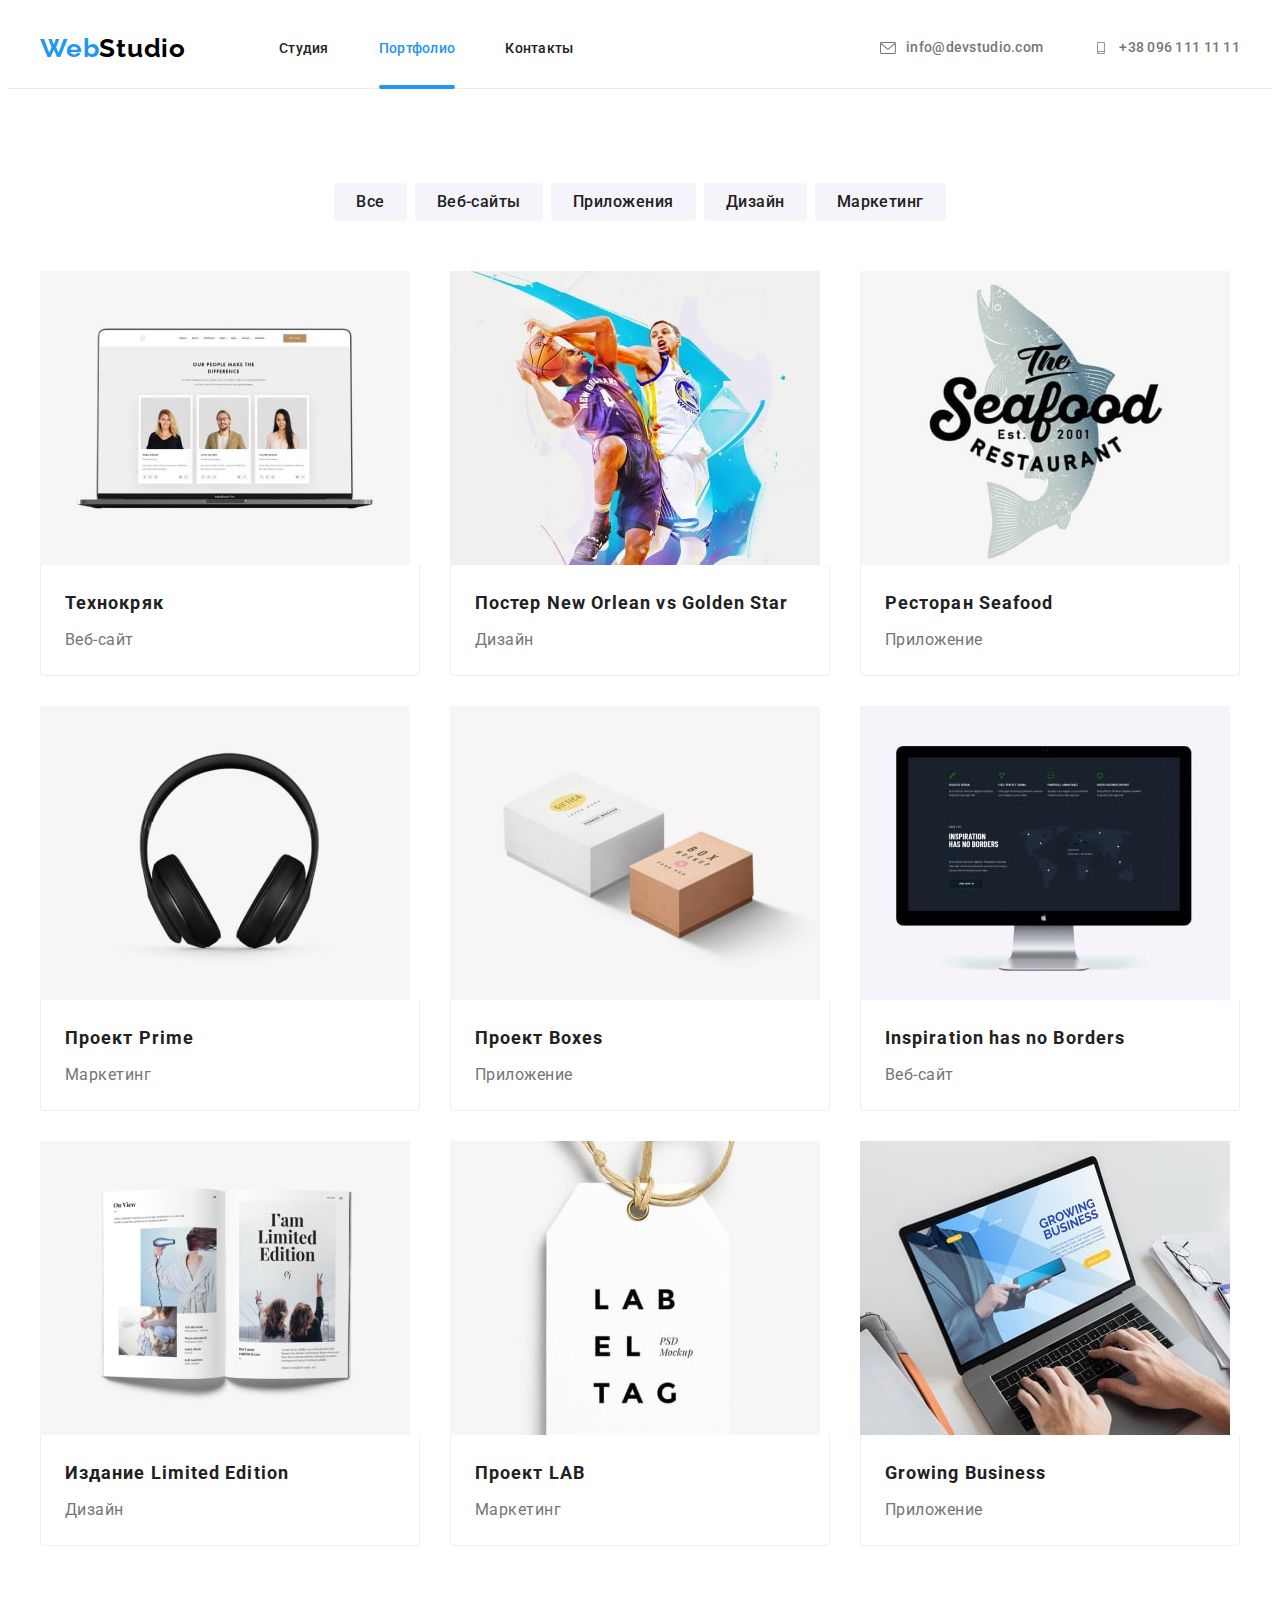
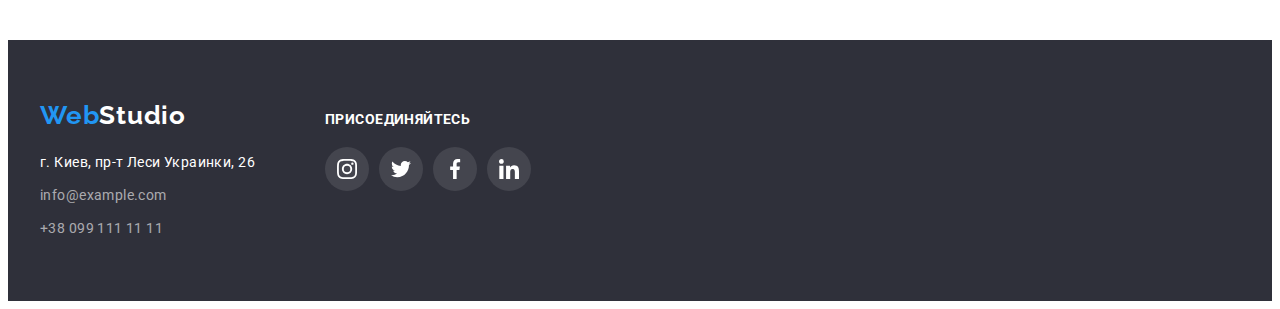
==== portfolio.html @ aa936ca4 "hw6" ====
<!DOCTYPE html>
<html lang="ru">
  <head>
    <meta charset="UTF-8" />
    <meta http-equiv="X-UA-Compatible" content="IE=edge" />
    <meta name="viewport" content="width=device-width, initial-scale=1.0" />
    <title>Document</title>
    <link rel="preconnect" href="https://fonts.googleapis.com" />
    <link rel="preconnect" href="https://fonts.gstatic.com" crossorigin />
    <link
      href="https://fonts.googleapis.com/css2?family=Raleway:wght@700&family=Roboto:wght@400;500;700;900&display=swap"
      rel="stylesheet"
    />
    <link
      rel="stylesheet"
      href="https://cdnjs.cloudflare.com/ajax/libs/modern-normalize/1.1.0/modern-normalize.min.css"
      integrity="sha512-wpPYUAdjBVSE4KJnH1VR1HeZfpl1ub8YT/NKx4PuQ5NmX2tKuGu6U/JRp5y+Y8XG2tV+wKQpNHVUX03MfMFn9Q=="
      crossorigin="anonymous"
      referrerpolicy="no-referrer"
    />
    <link rel="stylesheet" href="./css/styles.css" />
  </head>

  <body>
    <header class="header">
      <div class="container header-container">
        <nav class="header-nav">
          <a href="./index.html" class="header-logo link"
            ><span class="header-logo-span">Web</span>Studio
          </a>
          <ul class="header-nav-list list">
            <li class="header-nav-item">
              <a href="./index.html" class="header-nav-link link">Студия</a>
            </li>
            <li class="header-nav-item">
              <a href="./portfolio.html" class="header-nav-link link current-link">Портфолио</a>
            </li>
            <li class="header-nav-item">
              <a href="" class="header-nav-link link">Контакты</a>
            </li>
          </ul>
        </nav>
        <ul class="header-contacts-list list">
          <li class="header-contacts-item">
            <a href="mailto:info@devstudio.com" class="header-contacts-link link">
              <svg class="header-contacts-icon" width="16px" height="12px">
                <use href="./images/icons.svg#icon-envelope"></use>
              </svg>
              info@devstudio.com
            </a>
          </li>
          <li class="header-contacts-item">
            <a href="tel:+380961111111" class="header-contacts-link link">
              <svg class="header-contacts-icon" width="16px" height="12px">
                <use href="./images/icons.svg#icon-smartphone"></use>
              </svg>
              +38 096 111 11 11
            </a>
          </li>
        </ul>
      </div>
    </header>

    <main>
      <section class="section portfolio">
        <div class="container">
          <h2 class="visually-hidden">Портфолио</h2>

          <ul class="portfolio-btn-list list">
            <li class="portfolio-btn-item">
              <button type="button" class="portfolio-btn btn">Все</button>
            </li>
            <li class="portfolio-btn-item">
              <button type="button" class="portfolio-btn btn">Веб-сайты</button>
            </li>
            <li class="portfolio-btn-item">
              <button type="button" class="portfolio-btn btn">Приложения</button>
            </li>
            <li class="portfolio-btn-item">
              <button type="button" class="portfolio-btn btn">Дизайн</button>
            </li>
            <li class="portfolio-btn-item">
              <button type="button" class="portfolio-btn btn">Маркетинг</button>
            </li>
          </ul>

          <ul class="portfolio-list list">
            <li class="portfolio-item">
              <a href="#" class="portfolio-item-link link">
                <div class="portfolio-overlay">
                  <img
                    class="portfolio-img"
                    src="./images/img-portfolio-1.jpg"
                    alt="Технокряк"
                    width="370"
                    height="294"
                  />
                  <p class="portfolio-overlay-text">
                    Ресурс предлагает комплексные предложения с разным уровнем функционала и
                    сервисов. Все это позволит посетителю получить исчерпывающие сведения о компании
                    или частном лице.
                  </p>
                </div>
                <div class="portfolio-item-under-img">
                  <h3 class="portfolio-title">Технокряк</h3>
                  <p class="portfolio-text">Веб-сайт</p>
                </div>
              </a>
            </li>
            <li class="portfolio-item">
              <a href="#" class="portfolio-item-link link">
                <div class="portfolio-overlay">
                  <img
                    class="portfolio-img"
                    src="./images/img-portfolio-2.jpg"
                    alt="Постер New Orlean vs Golden Star"
                    width="370"
                    height="294"
                  />
                  <p class="portfolio-overlay-text">
                    Ресурс предлагает комплексные предложения с разным уровнем функционала и
                    сервисов. Все это позволит посетителю получить исчерпывающие сведения о компании
                    или частном лице.
                  </p>
                </div>
                <div class="portfolio-item-under-img">
                  <h3 class="portfolio-title">Постер New Orlean vs Golden Star</h3>
                  <p class="portfolio-text">Дизайн</p>
                </div>
              </a>
            </li>
            <li class="portfolio-item">
              <a href="#" class="portfolio-item-link link">
                <div class="portfolio-overlay">
                  <img
                    class="portfolio-img"
                    src="./images/img-portfolio-3.jpg"
                    alt="Ресторан Seafood"
                    width="370"
                    height="294"
                  />
                  <p class="portfolio-overlay-text">
                    Ресурс предлагает комплексные предложения с разным уровнем функционала и
                    сервисов. Все это позволит посетителю получить исчерпывающие сведения о компании
                    или частном лице.
                  </p>
                </div>
                <div class="portfolio-item-under-img">
                  <h3 class="portfolio-title">Ресторан Seafood</h3>
                  <p class="portfolio-text">Приложение</p>
                </div>
              </a>
            </li>
            <li class="portfolio-item">
              <a href="#" class="portfolio-item-link link">
                <div class="portfolio-overlay">
                  <img
                    class="portfolio-img"
                    src="./images/img-portfolio-4.jpg"
                    alt="Проект Prime"
                    width="370"
                    height="294"
                  />
                  <p class="portfolio-overlay-text">
                    Ресурс предлагает комплексные предложения с разным уровнем функционала и
                    сервисов. Все это позволит посетителю получить исчерпывающие сведения о компании
                    или частном лице.
                  </p>
                </div>
                <div class="portfolio-item-under-img">
                  <h3 class="portfolio-title">Проект Prime</h3>
                  <p class="portfolio-text">Маркетинг</p>
                </div>
              </a>
            </li>
            <li class="portfolio-item">
              <a href="#" class="portfolio-item-link link">
                <div class="portfolio-overlay">
                  <img
                    class="portfolio-img"
                    src="./images/img-portfolio-5.jpg"
                    alt="Проект Boxes"
                    width="370"
                    height="294"
                  />
                  <p class="portfolio-overlay-text">
                    Ресурс предлагает комплексные предложения с разным уровнем функционала и
                    сервисов. Все это позволит посетителю получить исчерпывающие сведения о компании
                    или частном лице.
                  </p>
                </div>
                <div class="portfolio-item-under-img">
                  <h3 class="portfolio-title">Проект Boxes</h3>
                  <p class="portfolio-text">Приложение</p>
                </div>
              </a>
            </li>
            <li class="portfolio-item">
              <a href="#" class="portfolio-item-link link">
                <div class="portfolio-overlay">
                  <img
                    class="portfolio-img"
                    src="./images/img-portfolio-6.jpg"
                    alt="Inspiration has no Borders"
                    width="370"
                    height="294"
                  />
                  <p class="portfolio-overlay-text">
                    Ресурс предлагает комплексные предложения с разным уровнем функционала и
                    сервисов. Все это позволит посетителю получить исчерпывающие сведения о компании
                    или частном лице.
                  </p>
                </div>
                <div class="portfolio-item-under-img">
                  <h3 class="portfolio-title">Inspiration has no Borders</h3>
                  <p class="portfolio-text">Веб-сайт</p>
                </div>
              </a>
            </li>
            <li class="portfolio-item">
              <a href="#" class="portfolio-item-link link">
                <div class="portfolio-overlay">
                  <img
                    class="portfolio-img"
                    src="./images/img-portfolio-7.jpg"
                    alt="Издание Limited Edition"
                    width="370"
                    height="294"
                  />
                  <p class="portfolio-overlay-text">
                    Ресурс предлагает комплексные предложения с разным уровнем функционала и
                    сервисов. Все это позволит посетителю получить исчерпывающие сведения о компании
                    или частном лице.
                  </p>
                </div>
                <div class="portfolio-item-under-img">
                  <h3 class="portfolio-title">Издание Limited Edition</h3>
                  <p class="portfolio-text">Дизайн</p>
                </div>
              </a>
            </li>
            <li class="portfolio-item">
              <a href="#" class="portfolio-item-link link">
                <div class="portfolio-overlay">
                  <img
                    class="portfolio-img"
                    src="./images/img-portfolio-8.jpg"
                    alt="Проект LAB"
                    width="370"
                    height="294"
                  />
                  <p class="portfolio-overlay-text">
                    Ресурс предлагает комплексные предложения с разным уровнем функционала и
                    сервисов. Все это позволит посетителю получить исчерпывающие сведения о компании
                    или частном лице.
                  </p>
                </div>
                <div class="portfolio-item-under-img">
                  <h3 class="portfolio-title">Проект LAB</h3>
                  <p class="portfolio-text">Маркетинг</p>
                </div>
              </a>
            </li>
            <li class="portfolio-item">
              <a href="#" class="portfolio-item-link link">
                <div class="portfolio-overlay">
                  <img
                    class="portfolio-img"
                    src="./images/img-portfolio-9.jpg"
                    alt="Growing Business"
                    width="370"
                    height="294"
                  />
                  <p class="portfolio-overlay-text">
                    Ресурс предлагает комплексные предложения с разным уровнем функционала и
                    сервисов. Все это позволит посетителю получить исчерпывающие сведения о компании
                    или частном лице.
                  </p>
                </div>
                <div class="portfolio-item-under-img">
                  <h3 class="portfolio-title">Growing Business</h3>
                  <p class="portfolio-text">Приложение</p>
                </div>
              </a>
            </li>
          </ul>
        </div>
      </section>
    </main>

    <footer class="footer">
      <div class="container footer-container">
        <div class="footer-address-container">
          <a href="./index.html" class="footer-logo link"
            ><span class="footer-logo-span">Web</span>Studio</a
          >
          <address class="footer-address">
            <ul class="footer-address-list list">
              <li class="footer-address-item">
                <a
                  class="footer-address-item-map link"
                  href="https://goo.gl/maps/R8WiXzASYnoAevXz5"
                  target="_blank"
                  rel="noopener noreferrer"
                  >г. Киев, пр-т Леси Украинки, 26</a
                >
              </li>
              <li class="footer-address-item">
                <a class="footer-address-item-link link" href="mailto:info@example.com"
                  >info@example.com</a
                >
              </li>
              <li class="footer-address-item">
                <a class="footer-address-item-link link" href="tel:+380991111111"
                  >+38 099 111 11 11</a
                >
              </li>
            </ul>
          </address>
        </div>

        <div class="footer-soc-container">
          <p class="footer-soc-text">присоединяйтесь</p>
          <ul class="footer-soc-list list">
            <il class="footer-soc-item">
              <a href="" class="footer-soc-link link">
                <svg class="footer-soc-icon" width="20px" height="20px">
                  <use href="./images/icons.svg#icon-instagram"></use>
                </svg>
              </a>
            </il>
            <il class="footer-soc-item">
              <a href="" class="footer-soc-link link">
                <svg class="footer-soc-icon" width="20px" height="20px">
                  <use href="./images/icons.svg#icon-twitter"></use>
                </svg>
              </a>
            </il>
            <il class="footer-soc-item">
              <a href="#" class="footer-soc-link link">
                <svg class="footer-soc-icon" width="20px" height="20px">
                  <use href="./images/icons.svg#icon-facebook"></use>
                </svg>
              </a>
            </il>
            <il class="footer-soc-item">
              <a href="#" class="footer-soc-link link">
                <svg class="footer-soc-icon" width="20px" height="20px">
                  <use href="./images/icons.svg#icon-linkedin"></use>
                </svg>
              </a>
            </il>
          </ul>
        </div>
      </div>
    </footer>
  </body>
</html>
---- css/styles.css ----
:root {
  --main-title-color: #212121;
  --main-text-color: #757575;
  --main-hover-color: #2196f3;
  --main-svg-color: #afb1b8;
  --timing-function-cubic: cubic-bezier(0.4, 0, 0.2, 1);
  --duration: 250ms;
}

p,
h1,
h2,
h3,
h4,
h5,
h6 {
  margin: 0;
}

ul {
  margin: 0;
  padding-left: 0;
}

body {
  font-family: 'Roboto', sans-serif;
  font-style: normal;
}

img {
  display: block;
  max-width: 100%;
  height: auto;
}

address {
  font-style: normal;
}

.link {
  text-decoration: none;
  font-style: normal;
}

/* .link:active {
  color: var(--main-hover-color);
} */

.list {
  list-style: none;
}

.btn {
  cursor: pointer;
  font-family: inherit;
  border: transparent;
}

.visually-hidden {
  position: absolute;
  white-space: nowrap;
  width: 1px;
  height: 1px;
  overflow: hidden;
  border: 0;
  padding: 0;
  clip: rect(0 0 0 0);
  clip-path: inset(50%);
  margin: -1px;
}

.container {
  width: 1200px;
  padding-left: 15px;
  padding-right: 15px;
  margin-left: auto;
  margin-right: auto;
  /* outline: 2px solid red; */
}

.section {
  padding-top: 94px;
  padding-bottom: 94px;
}

/* --------------HEADER ------------*/

.header-nav-link:hover,
.header-nav-link:focus,
.header-contacts-link:hover,
.header-contacts-link:focus {
  color: var(--main-hover-color);
}

.header {
  background-color: #ffffff;
  /* padding-top: 24px;
  padding-bottom: 25px; */
  border-bottom: 1px solid #ececec;
}

.header-container {
  display: flex;
  align-items: center;
}

.header-nav {
  display: flex;
  align-items: center;
}

.header-nav-list {
  display: flex;
}

.header-nav-item {
  margin-right: 50px;
}

.header-nav-item:last-child {
  margin-right: 0;
}

.header-contacts-list {
  margin-left: auto;
  display: flex;
  justify-content: flex-end;
}

.header-contacts-item {
  margin-right: 50px;
}

.header-contacts-item:last-child {
  margin-right: 0;
}

.header-nav-link {
  font-weight: 500;
  font-size: 14px;
  line-height: 1.14; /* line-height(px)/font-size(px) */
  letter-spacing: 0.02em;
  color: #212121;
  transition-property: color;
  transition-duration: var(--duration);
  transition-timing-function: var(--timing-function-cubic);
  position: relative;
  padding-bottom: 32px;
  padding-top: 32px;
}

.header-contacts-link {
  display: flex;
  align-items: center;
  font-weight: 500;
  font-size: 14px;
  line-height: 1.14;
  letter-spacing: 0.02em;
  color: var(--main-text-color);
  transition: color var(--duration) var(--transition-cubic);
  padding-bottom: 32px;
  padding-top: 32px;
}

.header-contacts-icon {
  margin-right: 10px;
  fill: currentColor;
}

.header-logo {
  font-family: 'Raleway', sans-serif;
  font-weight: 700;
  font-size: 26px;
  line-height: 1.19;
  letter-spacing: 0.03em;
  color: #000;
  margin-right: 93px;
}

.header-logo-span {
  color: #2196f3;
}

.current-link {
  color: var(--main-hover-color);
  position: relative;
}

/* .header-nav-link::after {
  content: '';
  display: block;
  position: absolute;
  width: 0%;
  height: 4px;
  background-color: currentColor;
  border-radius: 2px;
  transition: width var(--duration) var(--transition-cubic);
  bottom: -1px;
}

.header-nav-link:hover::after {
  width: 100%;
} */

.current-link::after {
  content: '';
  display: block;
  position: absolute;
  width: 100%;
  height: 4px;
  background-color: currentColor;
  border-radius: 2px;
  bottom: -1px;
  /* bottom: -33px; */
}

/* --------------HERO ------------*/

.hero-btn:hover,
.hero-btn:focus {
  background-color: #188ce8;
}

.hero {
  background-color: #c4c4c4;
  background-image: linear-gradient(rgba(47, 48, 58, 0.4), rgba(47, 48, 58, 0.4)),
    url(../images/img-hero-bg.jpg);
  background-repeat: no-repeat;
  background-position: center;
  background-size: cover;
  max-width: 1600px;
  margin: auto auto;
  padding-top: 200px;
  padding-bottom: 200px;
}

.hero-title {
  font-weight: 900;
  font-size: 44px;
  line-height: 1.36;
  text-align: center;
  letter-spacing: 0.06em;
  text-transform: uppercase;
  color: #ffffff;
  max-width: 696px;
  margin-left: auto;
  margin-right: auto;
  margin-bottom: 30px;
}

.hero-btn {
  border-radius: 4px;
  font-weight: 700;
  font-size: 16px;
  line-height: calc(30 / 16);
  display: flex;
  align-items: center;
  text-align: center;
  letter-spacing: 0.06em;
  color: #ffffff;
  background-color: #2196f3;
  margin-left: auto;
  margin-right: auto;
  padding: 10px 32px;
  transition: background-color var(--duration) var(--timing-function-cubic);
}

/* -------------- FEATURES ------------*/

.features-list {
  margin-left: auto;
  margin-right: auto;
  display: flex;
}

.features-item {
  align-items: baseline;
  margin-right: 30px;
  flex-basis: calc((100% - 90px) / 4);
}

.features-item:last-child {
  margin-right: 0;
}

.features-item-title {
  font-weight: 700;
  font-size: 14px;
  line-height: 1.14;
  letter-spacing: 0.03em;
  text-transform: uppercase;
  color: var(--main-title-color);
  margin-bottom: 10px;
}

.features-item-text {
  font-size: 14px;
  line-height: calc(24 / 14);
  letter-spacing: 0.03em;
  color: var(--main-text-color);
}

.features-item-logo {
  display: flex;
  align-items: center;
  justify-content: center;
  width: 270px;
  height: 120px;
  background-color: #f5f4fa;
  margin-bottom: 30px;
}

/* -------------- ABOUT ------------*/

.about {
  padding-top: 0;
}

.about-list {
  display: flex;
  column-gap: 30px; /* задает отступы между li списком, кром последнего/первого. Аналог child */
}

.about-title {
  font-weight: 700;
  font-size: 36px;
  line-height: 1.17;
  text-align: center;
  letter-spacing: 0.03em;
  color: var(--main-title-color);
  margin-bottom: 50px;
}

.about-item {
  position: relative;
}

.about-text {
  font-weight: 700;
  font-size: 14px;
  line-height: 16px;
  text-align: center;
  letter-spacing: 0.03em;
  text-transform: uppercase;
  color: #ffffff;
  background-color: rgba(47, 48, 58, 0.8);
  position: absolute;
  bottom: 0;
  width: 100%;
  height: 70px;
  display: flex;
  justify-content: center;
  align-items: center;
}

/* -------------- TEAM ------------*/

.team {
  background-color: #f5f4fa;
}

.team-list {
  display: flex;
  column-gap: 30px;
}

.team-item {
  border-radius: 0px 0px 4px 4px;
  background-color: #ffffff;
  box-shadow: 0px 1px 3px rgba(0, 0, 0, 0.12), 0px 1px 1px rgba(0, 0, 0, 0.14),
    0px 2px 1px rgba(0, 0, 0, 0.2);
}

.team-title {
  font-weight: 700;
  font-size: 36px;
  line-height: 1.17;
  text-align: center;
  letter-spacing: 0.03em;
  color: var(--main-title-color);
  margin-bottom: 50px;
}

.team-item-title {
  font-weight: 500;
  font-size: 16px;
  line-height: 1.19;
  text-align: center;
  letter-spacing: 0.03em;
  color: var(--main-title-color);
  margin-bottom: 10px;
  padding-top: 30px;
}

.team-item-text {
  font-size: 16px;
  line-height: 1.19;
  text-align: center;
  letter-spacing: 0.03em;
  color: var(--main-text-color);
  /* padding-bottom: 30px; */
  margin-bottom: 16px;
}

.team-soc-list {
  display: flex;
  justify-content: center;
  gap: 10px;
  padding-bottom: 30px;
}

.team-soc-link {
  display: flex;
  align-items: center;
  justify-content: center;
  width: 44px;
  height: 44px;
  border-radius: 50%;
  background-color: #ffffff;
  transition: background-color var(--duration) var(--timing-function-cubic);
}

.team-soc-icon {
  fill: var(--main-svg-color);
  transition: fill var(--duration) var(--timing-function-cubic);
}

.team-soc-link:hover,
.team-soc-link:focus {
  background-color: var(--main-hover-color);
}

.team-soc-link:hover .team-soc-icon,
.team-soc-link:focus .team-soc-icon {
  fill: #ffffff;
}

/* -------------- CLIENTS ------------*/

.clients-title {
  font-weight: 700;
  font-size: 36px;
  line-height: calc(42 / 36);
  text-align: center;
  letter-spacing: 0.03em;
  color: var(--main-title-color);
  margin-bottom: 50px;
}

.clients-logo-list {
  display: flex;
  justify-content: center;
  gap: 30px;
}

.clients-logo-link {
  display: flex;
  align-items: center;
  justify-content: center;
  width: 170px;
  height: 92px;
  color: var(--main-svg-color);
  border: 1px solid #afb1b8;
  border-radius: 4px;
  transition: border-color var(--duration) var(--timing-function-cubic),
    color var(--duration) var(--timing-function-cubic);
}

.clients-logo-icon {
  /* fill: var(--main-svg-color); */
  fill: currentColor;
  /* transition: fill var(--duration) var(--timing-function-cubic); */
}

.clients-logo-link:hover,
.clients-logo-link:focus {
  border-color: var(--main-hover-color);
  color: var(--main-hover-color);
}

/* .clients-logo-link:hover .clients-logo-icon,
.clients-logo-link:focus .clients-logo-icon {
  fill: currentColor;
} */

/* -------------- PORTFOLIO ------------*/

.portfolio-btn {
  font-weight: 500;
  font-size: 16px;
  line-height: 1.63;
  text-align: center;
  letter-spacing: 0.03em;
  color: #212121;
  background: #f5f4fa;
  border-radius: 4px;
  transition: background-color var(--duration) var(--timing-function-cubic),
    color var(--duration) var(--timing-function-cubic),
    box-shadow var(--duration) var(--timing-function-cubic);
}

.portfolio-btn:hover,
.portfolio-btn:focus {
  background-color: #2196f3;
  color: #ffffff;
  box-shadow: 0px 3px 1px rgba(0, 0, 0, 0.1), 0px 1px 2px rgba(0, 0, 0, 0.08),
    0px 2px 2px rgba(0, 0, 0, 0.12);
}

.portfolio-btn-list {
  margin-bottom: 50px;
  display: flex;
  justify-content: center;
  column-gap: 8px;
}

.portfolio-btn {
  padding: 6px 22px;
}

.portfolio-list {
  display: flex;
  flex-wrap: wrap;
  column-gap: 30px;
  row-gap: 30px;
}

.portfolio-item-under-img {
  padding: 20px 24px;
  border-radius: 0px 0px 4px 4px;
  border: 1px solid #eeeeee;
  border-top: none;
}

.portfolio-title {
  font-weight: 700;
  font-size: 18px;
  line-height: 2;
  letter-spacing: 0.06em;
  color: var(--main-title-color);
  margin-bottom: 4px;
}

.portfolio-text {
  font-size: 16px;
  line-height: 1.88;
  letter-spacing: 0.03em;
  color: var(--main-text-color);
}

.portfolio-item {
  width: calc((100% - 60px) / 3);
  /* position: relative; */
}

.portfolio-item-link {
  display: block;
  width: 100%;
  height: 100%;
  transition: box-shadow var(--duration) var(--timing-function-cubic);
  /* position: relative; */
}

.portfolio-overlay {
  position: relative;
  overflow: hidden;
}

.portfolio-overlay-text {
  color: #ffffff;
  position: absolute;
  font-weight: 400;
  font-size: 18px;
  line-height: calc(28 / 18);
  letter-spacing: 0.03em;
  top: 0;
  left: 0;
  background-color: rgba(33, 150, 243, 0.9);
  width: 100%;
  height: 100%;
  transform: translateY(101%);
  transition: transform var(--duration) var(--timing-function-cubic);
  padding: 63px 24px;
  overflow: auto;
}

.portfolio-item-link:hover,
.portfolio-item-link:focus {
  box-shadow: 0px 1px 1px rgba(0, 0, 0, 0.12), 0px 4px 4px rgba(0, 0, 0, 0.06),
    1px 4px 6px rgba(0, 0, 0, 0.16);
}

.portfolio-item-link:hover .portfolio-overlay-text {
  transform: translateY(0);
}

/* -------------- FOOTER ------------*/

.footer {
  background: #2f303a;
  padding-top: 60px;
  padding-bottom: 60px;
}

.footer-address-item-map:hover,
.footer-address-item-map:focus,
.footer-address-item-link:hover,
.footer-address-item-link:focus {
  color: var(--main-hover-color);
}

.footer-logo {
  display: inline-block;
  font-family: 'Raleway', sans-serif;
  font-weight: 700;
  font-size: 26px;
  line-height: 1.19;
  letter-spacing: 0.03em;
  color: #ffffff;
  margin-bottom: 20px;
}

.footer-address {
  margin-top: auto;
}

.footer-logo-span {
  color: #2196f3;
}

.footer-address-item-map {
  font-size: 14px;
  line-height: 1.7;
  letter-spacing: 0.03em;
  color: #ffffff;
  transition: color var(--duration) var(--timing-function-cubic);
}

.footer-address-item-link {
  font-size: 14px;
  line-height: 1.7;
  letter-spacing: 0.03em;
  color: rgba(255, 255, 255, 0.6);
  transition: color var(--duration) var(--timing-function-cubic);
}

.footer-address-item {
  margin-bottom: 9px;
}

.footer-address-item:last-child {
  margin-bottom: 0;
}

.footer-container {
  display: flex;
  justify-content: start;
  align-items: baseline;
}

.footer-address-container {
  margin-right: 70px;
}

.footer-soc-text {
  font-weight: 700;
  font-size: 14px;
  line-height: calc(16 / 14);
  letter-spacing: 0.03em;
  text-transform: uppercase;
  color: #ffffff;
  margin-bottom: 20px;
}

.footer-soc-list {
  display: flex;
  justify-content: start;
  column-gap: 10px;
  /* margin-bottom: 30px; */
}

.footer-soc-link {
  display: flex;
  align-items: center;
  justify-content: center;
  width: 44px;
  height: 44px;
  border-radius: 50%;
  background-color: rgba(255, 255, 255, 0.1);
  transition: background-color var(--duration) var(--timing-function-cubic);
}

.footer-soc-icon {
  fill: #ffffff;
}

.footer-soc-link:hover,
.footer-soc-link:focus {
  background-color: var(--main-hover-color);
}

/* .footer-soc-link:hover .footer-soc-icon,
.footer-soc-link:focus .footer-soc-icon {
  fill: #ffffff;
} */

/* -------------- MODAL WINDOW / BACKDROP------------*/

.backdrop {
  position: fixed;
  top: 0;
  width: 100%;
  height: 100%;
  background-color: rgba(0, 0, 0, 0.2);
  transition: opacity var(--duration) var(--timing-function-cubic),
    visibility var(--duration) var(--timing-function-cubic);
}

.modal-window {
  /* открытое окно модалки */
  position: absolute;
  top: 50%;
  left: 50%;
  transform: translate(-50%, -50%) scale(1); /*scale показыает точку с которой будет пояляться */
  min-width: 528px;
  min-height: 581px;
  background-color: #ffffff;
  box-shadow: 0px 1px 3px rgba(0, 0, 0, 0.12), 0px 1px 1px rgba(0, 0, 0, 0.14),
    0px 2px 1px rgba(0, 0, 0, 0.2);
  border-radius: 4px;
  transition: transform var(--duration) var(--timing-function-cubic);
}

.backdrop.is-hidden .modal-window {
  /* закрытое окно модалки */
  transform: translate(-50%, -50%) scale(0); /* плавное появление модалки */
}

.backdrop-btn {
  position: absolute;
  top: 8px;
  right: 8px;
  width: 30px;
  height: 30px;
  background-color: #ffffff;
  border: 1px solid rgba(0, 0, 0, 0.1);
  border-radius: 50%;
}

.backdrop-icon-close {
  position: absolute;
  top: 50%;
  left: 50%;
  transform: translate(-50%, -50%);
}

.is-hidden {
  opacity: 0;
  visibility: hidden;
  pointer-events: none;
}

.no-scroll {
  overflow: hidden;
}
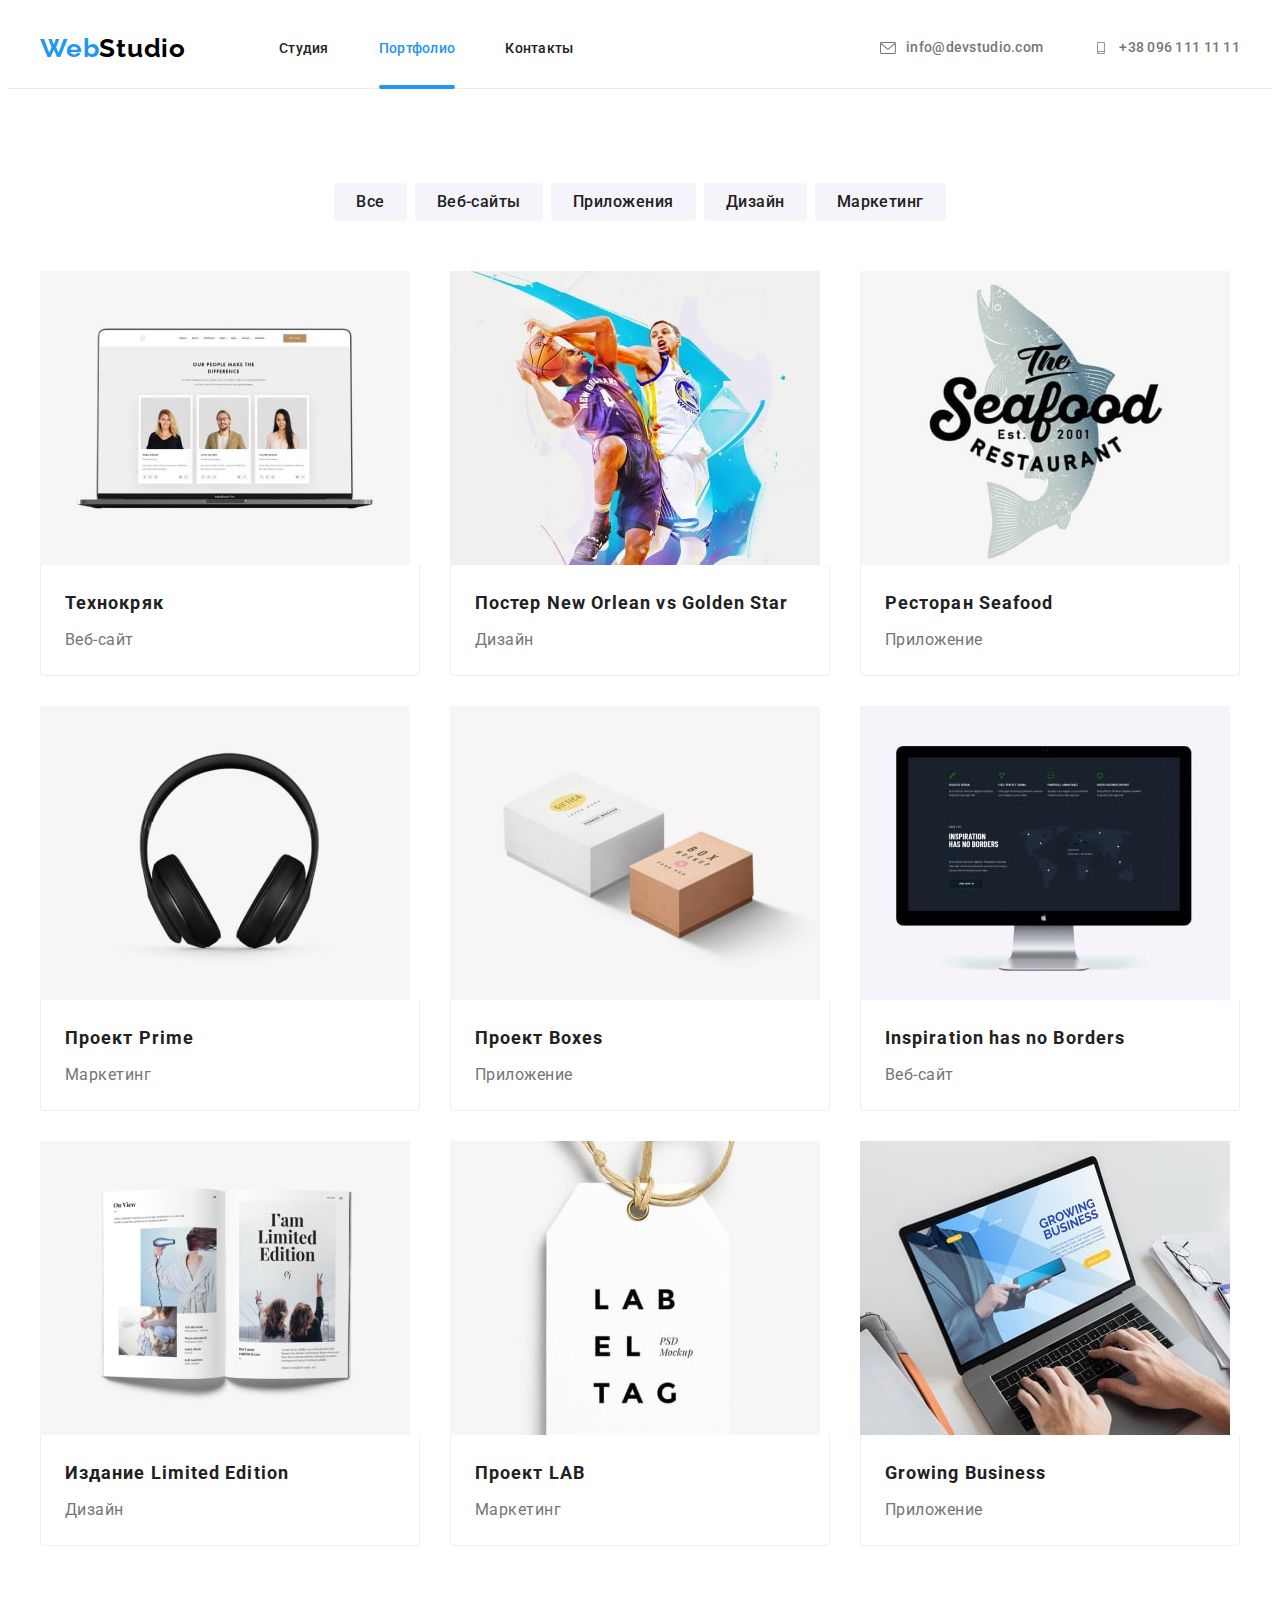
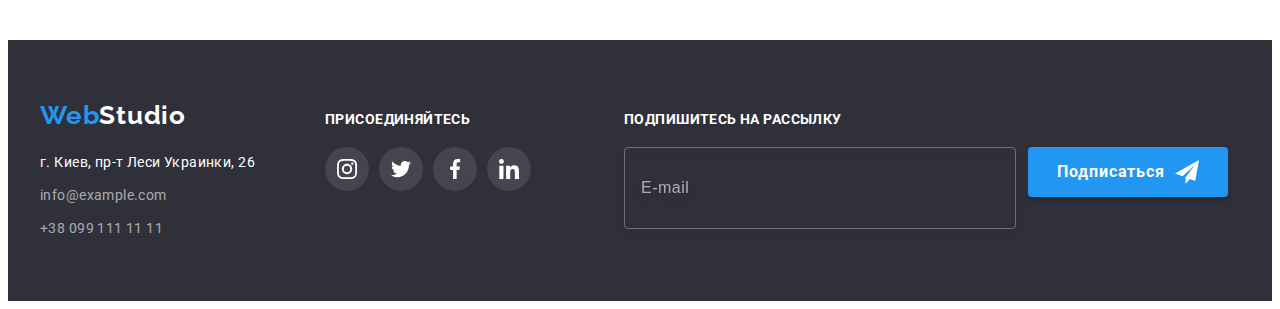
==== commit 8d6e269a: "hw6" ====
--- a/portfolio.html
+++ b/portfolio.html
@@ -323,34 +323,55 @@
           <p class="footer-soc-text">присоединяйтесь</p>
           <ul class="footer-soc-list list">
             <il class="footer-soc-item">
-              <a href="" class="footer-soc-link link">
+              <a href="#" class="footer-soc-link link">
                 <svg class="footer-soc-icon" width="20px" height="20px">
                   <use href="./images/icons.svg#icon-instagram"></use>
+                </svg>
+              </a>
+            </il>
+            <il class="footer-soc-item">
+              <a href="#" class="footer-soc-link link">
+                <svg class="footer-soc-icon" width="20px" height="20px">
+                  <use href="./images/icons.svg#icon-twitter"></use>
                 </svg>
               </a>
             </il>
             <il class="footer-soc-item">
               <a href="" class="footer-soc-link link">
                 <svg class="footer-soc-icon" width="20px" height="20px">
-                  <use href="./images/icons.svg#icon-twitter"></use>
+                  <use href="./images/icons.svg#icon-facebook"></use>
                 </svg>
               </a>
             </il>
             <il class="footer-soc-item">
-              <a href="#" class="footer-soc-link link">
-                <svg class="footer-soc-icon" width="20px" height="20px">
-                  <use href="./images/icons.svg#icon-facebook"></use>
-                </svg>
-              </a>
-            </il>
-            <il class="footer-soc-item">
-              <a href="#" class="footer-soc-link link">
+              <a href="" class="footer-soc-link link">
                 <svg class="footer-soc-icon" width="20px" height="20px">
                   <use href="./images/icons.svg#icon-linkedin"></use>
                 </svg>
               </a>
             </il>
           </ul>
+        </div>
+
+        <div class="footer-subscription">
+          <p class="footer-subscription-title">Подпишитесь на рассылку</p>
+          <form class="footer-subscription-form">
+            <!-- <label for="user-telegram" class="footer-subscription-label"></label> -->
+            <input
+              id="user-telegram"
+              type="email"
+              class="footer-subscription-input"
+              name="user-telegram"
+              placeholder="E-mail"
+              required
+            />
+            <button type="button" class="footer-subscription-btn btn">
+              <p class="footer-subscription-btn-text">Подписаться</p>
+              <svg class="footer-subscription-btn-icon" width="24px" height="24px">
+                <use href="./images/icons.svg#icon-send-telegram"></use>
+              </svg>
+            </button>
+          </form>
         </div>
       </div>
     </footer>
--- a/css/styles.css
+++ b/css/styles.css
@@ -703,6 +703,76 @@
 .footer-soc-link:focus .footer-soc-icon {
   fill: #ffffff;
 } */
+
+.footer-subscription {
+  margin-left: 93px;
+}
+
+.footer-subscription-form {
+  display: flex;
+  justify-content: center;
+  gap: 12px;
+}
+
+.footer-subscription-title {
+  font-weight: 700;
+  font-size: 14px;
+  line-height: calc(16 / 14);
+  letter-spacing: 0.03em;
+  text-transform: uppercase;
+  color: #ffffff;
+  margin-bottom: 20px;
+}
+
+.footer-subscription-input {
+  /* box-sizing: border-box; */
+  width: 358px;
+  height: 50px;
+  border: 1px solid rgba(255, 255, 255, 0.3);
+  filter: drop-shadow(0px 4px 4px rgba(0, 0, 0, 0.15));
+  border-radius: 4px;
+  background-color: rgba(0, 0, 0, 0);
+  padding: 15px 16px;
+}
+
+.footer-subscription-input::placeholder {
+  font-weight: 400;
+  font-size: 16px;
+  line-height: calc(20 / 16);
+  display: flex;
+  align-items: center;
+  letter-spacing: 0.03em;
+  color: rgba(255, 255, 255, 0.6);
+}
+
+.footer-subscription-btn {
+  width: 200px;
+  height: 50px;
+  background: var(--main-hover-color);
+  box-shadow: 0px 4px 4px rgba(0, 0, 0, 0.15);
+  border-radius: 4px;
+  display: flex;
+  justify-content: center;
+  align-items: center;
+  gap: 10px;
+  transition: background-color var(--duration) var(--timing-function-cubic);
+}
+
+.footer-subscription-btn-text {
+  font-weight: 700;
+  font-size: 16px;
+  line-height: calc(30 / 16);
+  display: flex;
+  align-items: center;
+  text-align: center;
+  letter-spacing: 0.06em;
+  color: #ffffff;
+}
+
+.footer-subscription-btn:hover,
+.footer-subscription-btn:focus {
+  background-color: #188ce8;
+}
 
 /* -------------- MODAL WINDOW / BACKDROP------------*/
 
@@ -729,6 +799,7 @@
     0px 2px 1px rgba(0, 0, 0, 0.2);
   border-radius: 4px;
   transition: transform var(--duration) var(--timing-function-cubic);
+  padding: 40px;
 }
 
 .backdrop.is-hidden .modal-window {
@@ -763,3 +834,183 @@
 .no-scroll {
   overflow: hidden;
 }
+
+.modal-title {
+  font-weight: 700;
+  font-size: 20px;
+  line-height: calc(23 / 20);
+  text-align: center;
+  letter-spacing: 0.03em;
+  color: var(--main-title-color);
+  margin-bottom: 12px;
+}
+
+.modal-input-field {
+  margin-bottom: 10px;
+}
+
+.modal-input-field.user-comment {
+  margin-bottom: 20px;
+}
+
+.modal-input {
+  width: 100%;
+  min-height: 40px;
+  border: 1px solid rgba(33, 33, 33, 0.2);
+  border-radius: 4px;
+  padding-left: 42px;
+  transition: border-color var(--duration) var(--timing-function-cubic),
+    outline-color var(--duration) var(--timing-function-cubic);
+}
+
+.modal-input:focus {
+  border-color: var(--main-hover-color);
+  outline-color: var(--main-hover-color);
+}
+
+.modal-input:focus + .modal-input-icon {
+  fill: var(--main-hover-color);
+}
+
+.modal-input-title {
+  display: block;
+  font-weight: 400;
+  font-size: 12px;
+  line-height: calc(14 / 12);
+  letter-spacing: 0.01em;
+  color: var(--main-text-color);
+  margin-bottom: 4px;
+}
+
+.modal-input-comment {
+  width: 100%;
+  min-height: 120px;
+  border: 1px solid rgba(33, 33, 33, 0.2);
+  border-radius: 4px;
+  resize: none;
+  padding: 12px 16px;
+  transition: border-color var(--duration) var(--timing-function-cubic),
+    outline-color var(--duration) var(--timing-function-cubic);
+}
+
+.modal-input-comment:focus {
+  border-color: var(--main-hover-color);
+  outline-color: var(--main-hover-color);
+}
+
+.modal-input-comment::placeholder {
+  font-weight: 400;
+  font-size: 12px;
+  line-height: calc(14 / 12);
+  letter-spacing: 0.01em;
+  color: rgba(117, 117, 117, 0.5);
+}
+
+.modal-checkbox {
+  margin-bottom: 30px;
+}
+
+.modal-checkbox-text {
+  font-weight: 400;
+  font-size: 14px;
+  line-height: calc(24 / 14);
+  letter-spacing: 0.03em;
+  color: var(--main-text-color);
+  display: flex;
+  justify-content: center;
+  align-items: center;
+}
+
+.modal-checkbox-text span:first-child {
+  width: 16px;
+  height: 15px;
+  border: 2px solid var(--main-title-color);
+  border-radius: 3px;
+  margin-right: 8.38px;
+  display: flex;
+  align-items: center;
+  justify-content: center;
+  transition: background-color var(--duration) var(--timing-function-cubic),
+    border-color var(--duration) var(--timing-function-cubic);
+}
+
+.modal-check {
+  fill: transparent;
+  transition: fill var(--duration) var(--timing-function-cubic);
+}
+
+.modal-checkbox-input:checked + .modal-checkbox-text span:first-child {
+  background-color: var(--main-hover-color);
+  border-color: var(--main-hover-color);
+}
+
+.modal-checkbox-input:checked + .modal-checkbox-text .modal-check {
+  fill: #ffffff;
+}
+
+/* .modal-checkbox-input:focus + .modal-checkbox-text span:first-child {
+  border-color: var(--main-hover-color);
+} */
+
+/* .modal-checkbox-text::before {
+  content: '';
+  width: 16px;
+  height: 15px;
+  border: 2px solid var(--main-title-color);
+  border-radius: 3px;
+  margin-right: 8.38px;
+  transition: background-color var(--duration) var(--timing-function-cubic);
+}
+
+.modal-checkbox-input:checked + .modal-checkbox-text::before {
+  background-color: var(--main-hover-color);
+  background-image: url(../images/icon-check.svg);
+  background-repeat: no-repeat;
+  background-position: center;
+  border: none;
+} */
+
+.modal-checkbox-link {
+  font-weight: 400;
+  font-size: 14px;
+  line-height: calc(24 / 14);
+  letter-spacing: 0.03em;
+  color: var(--main-hover-color);
+}
+
+.modal-input-wrap {
+  position: relative;
+}
+
+.modal-input-icon {
+  position: absolute;
+  left: 12px;
+  top: 50%;
+  transform: translateY(-50%);
+  transition: fill var(--duration) var(--timing-function-cubic);
+}
+
+.modal-btn {
+  display: flex;
+  align-items: center;
+  justify-content: center;
+  text-align: center;
+  margin-left: auto;
+  margin-right: auto;
+  font-weight: 700;
+  font-size: 16px;
+  line-height: calc(30 / 16);
+  width: 200px;
+  height: 50px;
+  letter-spacing: 0.06em;
+  color: #ffffff;
+  background: var(--main-hover-color);
+  box-shadow: 0px 4px 4px rgba(0, 0, 0, 0.15);
+  border-radius: 4px;
+  transition: background-color var(--duration) var(--timing-function-cubic);
+}
+
+.modal-btn:hover,
+.modal-btn:focus {
+  background-color: #188ce8;
+}
